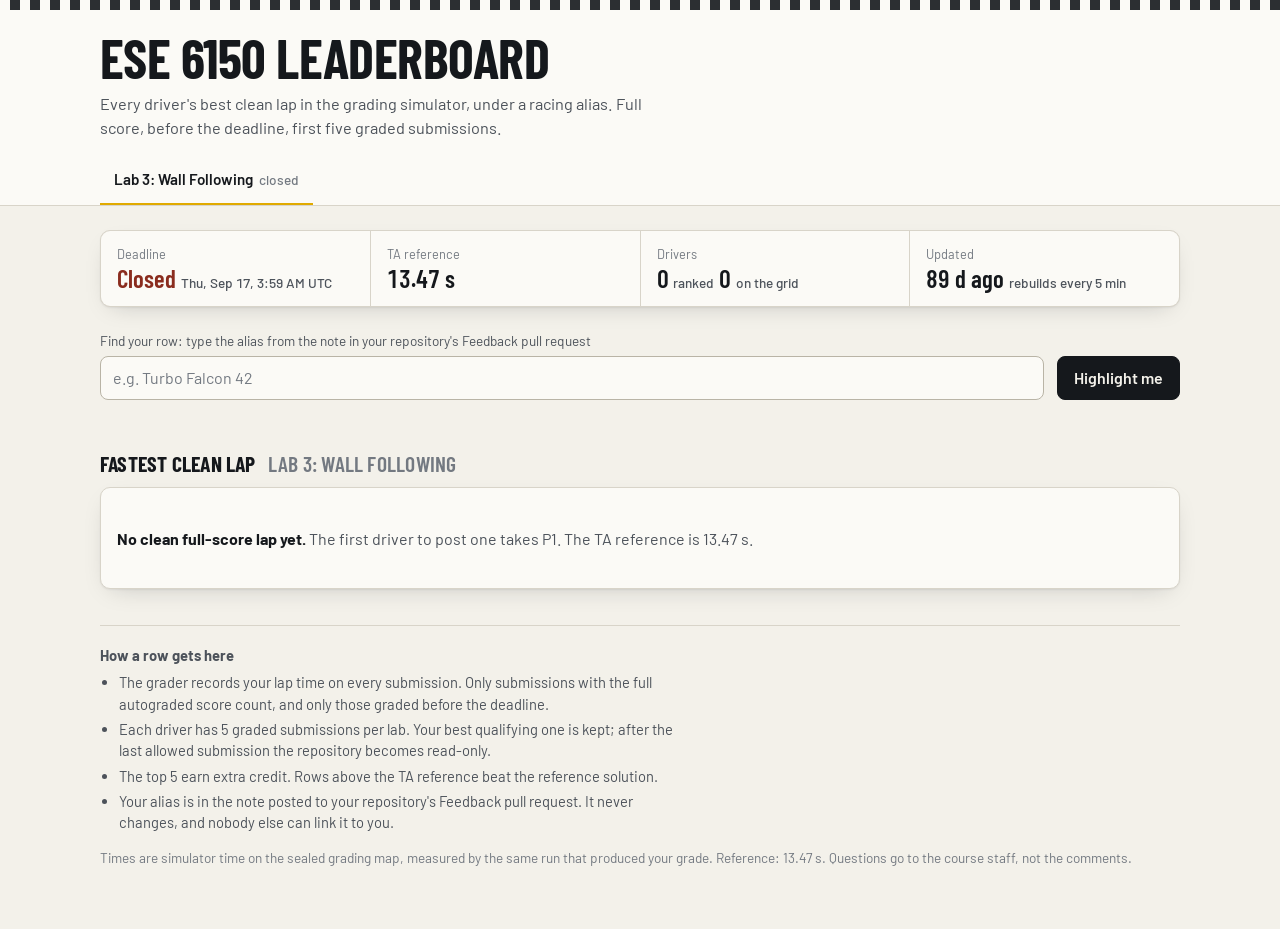
==== index.html @ 06f33b04 "Leaderboard: page, builder, and rebuild workflow" ====
<!doctype html>
<html lang="en">
<head>
<meta charset="utf-8">
<meta name="viewport" content="width=device-width, initial-scale=1">
<title>ESE 6150 Leaderboard</title>
<meta name="description" content="Live lap-time leaderboard for the ESE 6150 Roboracer labs: best clean lap per driver, anonymous aliases, TA reference.">
<meta name="color-scheme" content="light dark">
<link rel="preconnect" href="https://fonts.googleapis.com">
<link rel="preconnect" href="https://fonts.gstatic.com" crossorigin>
<link href="https://fonts.googleapis.com/css2?family=Barlow+Condensed:wght@600;700&family=Barlow:wght@400;500;600&display=swap" rel="stylesheet">
<style>
  :root {
    --bg: #f3f1ea;
    --surface: #fbfaf6;
    --surface-2: #ece9df;
    --ink: #15181c;
    --ink-2: #4c525a;
    --ink-3: #737981;
    --line: #d8d4c9;
    --line-strong: #b9b4a6;
    --accent: #e0aa00;
    --accent-tint: #fdf0bf;
    --accent-ink: #6f5200;
    --me: #0c6b4f;
    --me-tint: #d9f0e6;
    --me-ink: #0a4f3b;
    --danger-ink: #8a2c1e;
    --shadow: 0 1px 2px rgba(20, 24, 28, .06), 0 8px 24px -12px rgba(20, 24, 28, .25);
    --radius: 10px;
    --display: "Barlow Condensed", "Arial Narrow", "Helvetica Neue", Arial, sans-serif;
    --body: "Barlow", "Helvetica Neue", Arial, system-ui, sans-serif;
    color-scheme: light dark;
  }
  @media (prefers-color-scheme: dark) {
    :root:not([data-theme="light"]) {
      --bg: #0f1113;
      --surface: #171a1e;
      --surface-2: #1f2328;
      --ink: #f0eee7;
      --ink-2: #b1b6bd;
      --ink-3: #868c94;
      --line: #2b3037;
      --line-strong: #3d434b;
      --accent: #f2c14e;
      --accent-tint: #3a2f0d;
      --accent-ink: #f6d174;
      --me: #4fd1a3;
      --me-tint: #10352a;
      --me-ink: #8fe7c6;
      --danger-ink: #f2a08f;
      --shadow: 0 1px 2px rgba(0, 0, 0, .4), 0 12px 32px -12px rgba(0, 0, 0, .7);
    }
  }
  * { box-sizing: border-box; }
  html { background: var(--bg); }
  body {
    margin: 0;
    font-family: var(--body);
    font-size: 16px;
    line-height: 1.45;
    color: var(--ink);
    background: var(--bg);
    -webkit-font-smoothing: antialiased;
    accent-color: var(--accent);
    caret-color: var(--accent);
    scrollbar-color: var(--line-strong) transparent;
  }
  ::selection { background: var(--accent); color: #15181c; }
  :focus-visible { outline: 2px solid var(--accent); outline-offset: 2px; border-radius: 4px; }
  a { color: inherit; text-decoration-thickness: 1px; text-underline-offset: .18em; }
  .wrap { width: min(1080px, 100% - 2rem); margin-inline: auto; }

  /* Masthead: the checkered band is the only ornament on the page. */
  .masthead {
    border-bottom: 1px solid var(--line);
    background: var(--surface);
    position: relative;
  }
  .masthead::before {
    content: "";
    display: block;
    height: 10px;
    background:
      repeating-conic-gradient(var(--ink) 0 25%, var(--surface) 0 50%) 0 0 / 20px 20px;
    opacity: .9;
  }
  .masthead .wrap { padding: 1.4rem 0 0; }
  h1 {
    font-family: var(--display);
    font-weight: 700;
    font-size: clamp(2.2rem, 5vw, 3.4rem);
    line-height: .95;
    letter-spacing: -.01em;
    text-transform: uppercase;
    margin: 0;
    text-wrap: balance;
  }
  .lede { margin: .5rem 0 0; max-width: 62ch; color: var(--ink-2); font-size: 1.02rem; }
  .tabs { display: flex; gap: .25rem; margin-top: 1.1rem; overflow-x: auto; scrollbar-width: none; }
  .tabs::-webkit-scrollbar { display: none; }
  .tab {
    appearance: none; border: 0; background: transparent; color: var(--ink-2);
    font: inherit; font-weight: 600; font-size: .95rem; padding: .7rem .9rem .8rem;
    border-bottom: 3px solid transparent; cursor: pointer; white-space: nowrap; margin-bottom: -1px;
  }
  .tab:hover { color: var(--ink); }
  .tab[aria-selected="true"] { color: var(--ink); border-bottom-color: var(--accent); }
  .tab .state { font-weight: 500; color: var(--ink-3); margin-left: .35rem; font-size: .85rem; }

  main .wrap { padding: 1.5rem 0 3rem; }

  /* Status strip */
  .status {
    display: grid; grid-template-columns: repeat(auto-fit, minmax(190px, 1fr)); gap: 1px;
    background: var(--line); border: 1px solid var(--line); border-radius: var(--radius);
    overflow: hidden; box-shadow: var(--shadow);
  }
  .status > div { background: var(--surface); padding: .85rem 1rem; }
  .status .k { font-size: .8rem; color: var(--ink-3); margin: 0; }
  .status .v {
    margin: .15rem 0 0; font-family: var(--display); font-weight: 600; font-size: 1.55rem;
    line-height: 1.1; font-variant-numeric: tabular-nums;
  }
  .status .v small { font-family: var(--body); font-weight: 500; font-size: .85rem; color: var(--ink-2); margin-left: .3rem; }
  .status .closed .v { color: var(--danger-ink); }

  /* Find me */
  .find { margin-top: 1.5rem; display: flex; flex-wrap: wrap; gap: .6rem .8rem; align-items: end; }
  .find label { display: block; font-size: .85rem; color: var(--ink-2); margin-bottom: .3rem; }
  .find .field { flex: 1 1 260px; }
  .find input {
    width: 100%; font: inherit; padding: .6rem .75rem; border-radius: 8px;
    border: 1px solid var(--line-strong); background: var(--surface); color: var(--ink);
  }
  .find input::placeholder { color: var(--ink-3); }
  .btn {
    font: inherit; font-weight: 600; padding: .6rem 1rem; border-radius: 8px; cursor: pointer;
    border: 1px solid var(--ink); background: var(--ink); color: var(--bg);
  }
  .btn:hover { opacity: .9; }
  .btn.quiet { background: transparent; color: var(--ink-2); border-color: var(--line-strong); }
  .find-msg { flex-basis: 100%; margin: 0; font-size: .92rem; color: var(--ink-2); min-height: 1.3em; }
  .find-msg.ok { color: var(--me-ink); }

  /* Board */
  .board { margin-top: 1.2rem; }
  .board h2, .grid h2 {
    font-family: var(--display); font-weight: 700; font-size: 1.35rem; text-transform: uppercase;
    letter-spacing: .01em; margin: 0 0 .5rem;
  }
  .board h2 span, .grid h2 span { color: var(--ink-3); font-weight: 600; margin-left: .5rem; }
  .table-wrap {
    overflow-x: auto; border: 1px solid var(--line); border-radius: var(--radius);
    background: var(--surface); box-shadow: var(--shadow);
  }
  table { border-collapse: collapse; width: 100%; min-width: 560px; }
  th, td { padding: .62rem .8rem; text-align: left; border-top: 1px solid var(--line); vertical-align: middle; }
  thead th {
    border-top: 0; font-size: .78rem; text-transform: uppercase; letter-spacing: .06em;
    color: var(--ink-2); font-weight: 600; background: var(--surface-2);
  }
  td.num, th.num { text-align: right; font-variant-numeric: tabular-nums; white-space: nowrap; }
  td.rank { width: 3.6rem; text-align: center; font-family: var(--display); font-weight: 700; font-size: 1.2rem; }
  td.alias { font-weight: 600; }
  td.time { font-family: var(--display); font-weight: 700; font-size: 1.35rem; letter-spacing: .01em; }
  td.gap { color: var(--ink-2); }
  td.when { color: var(--ink-3); white-space: nowrap; }
  tr.podium td.rank { background: var(--accent-tint); color: var(--accent-ink); }
  tr.podium:first-child td.rank { background: var(--accent); color: #15181c; }
  tr.ref { background: var(--surface-2); color: var(--ink-2); }
  tr.ref td { border-top: 1px dashed var(--line-strong); border-bottom: 1px dashed var(--line-strong); font-style: italic; }
  tr.ref td.rank { font-style: normal; font-size: .8rem; letter-spacing: .06em; }
  tr.ref td.time { font-style: normal; }
  tr.me td { background: var(--me-tint); }
  tr.me td:first-child { box-shadow: inset 3px 0 0 var(--me); }
  .pill {
    display: inline-block; font-size: .72rem; font-weight: 700; letter-spacing: .06em; text-transform: uppercase;
    padding: .12rem .45rem; border-radius: 999px; margin-left: .5rem; vertical-align: middle;
  }
  .pill.you { background: var(--me); color: var(--bg); }
  .pill.locked { background: var(--surface-2); color: var(--ink-2); border: 1px solid var(--line-strong); }
  @keyframes land { 0% { transform: scale(.4); opacity: 0; } 100% { transform: scale(1); opacity: 1; } }
  .just-found .pill.you { animation: land .7s cubic-bezier(.16, 1, .3, 1) both; }
  @media (prefers-reduced-motion: reduce) { .just-found .pill.you { animation: none; } }
  .empty { padding: 1.4rem 1rem; color: var(--ink-2); }
  .empty strong { color: var(--ink); }
  @media (max-width: 700px) {
    .col-avg, .col-top, .col-when { display: none; }
    table { min-width: 0; }
    th, td { padding: .55rem .5rem; }
    td.rank { width: 2.6rem; font-size: 1.05rem; }
    td.time { font-size: 1.15rem; }
    .status { grid-template-columns: repeat(2, 1fr); }
    .status .v { font-size: 1.3rem; }
  }

  /* On the grid */
  .grid { margin-top: 1.6rem; }
  .chips { display: flex; flex-wrap: wrap; gap: .45rem; margin: 0; padding: 0; list-style: none; }
  .chips li {
    border: 1px solid var(--line-strong); border-radius: 999px; padding: .3rem .7rem;
    font-size: .92rem; background: var(--surface); font-variant-numeric: tabular-nums;
  }
  .chips li.me { border-color: var(--me); background: var(--me-tint); box-shadow: 0 0 0 1px var(--me); }
  .chips li span { color: var(--ink-3); margin-left: .35rem; }
  .grid p { color: var(--ink-2); margin: .3rem 0 .7rem; }

  /* Rules */
  .rules { margin-top: 2.2rem; padding-top: 1.2rem; border-top: 1px solid var(--line); color: var(--ink-2); font-size: .92rem; }
  .rules ul { padding-left: 1.2rem; margin: .4rem 0 0; max-width: 72ch; }
  .rules li + li { margin-top: .25rem; }
  .rules .fine { margin-top: .9rem; color: var(--ink-3); font-size: .85rem; }
  .notice { margin: 1rem 0 0; padding: .8rem 1rem; border: 1px solid var(--line-strong); border-radius: 8px; background: var(--surface); color: var(--ink-2); }
  .hidden { display: none !important; }
</style>
</head>
<body>
<header class="masthead">
  <div class="wrap">
    <h1>ESE 6150 Leaderboard</h1>
    <p class="lede">Every driver's best clean lap in the grading simulator, under a racing alias. Full score, before the deadline, first five graded submissions.</p>
    <nav class="tabs" id="tabs" aria-label="Labs"></nav>
  </div>
</header>
<main>
  <div class="wrap">
    <p class="notice hidden" id="notice"></p>
    <section class="status" id="status" aria-live="polite"></section>

    <section class="find" aria-labelledby="find-label">
      <div class="field">
        <label id="find-label" for="find-input">Find your row: type the alias from the note in your repository's Feedback pull request</label>
        <input id="find-input" list="alias-list" placeholder="e.g. Turbo Falcon 42" autocomplete="off" spellcheck="false">
        <datalist id="alias-list"></datalist>
      </div>
      <button class="btn" id="find-btn" type="button">Highlight me</button>
      <button class="btn quiet hidden" id="forget-btn" type="button">Forget</button>
      <p class="find-msg" id="find-msg" aria-live="polite"></p>
    </section>

    <section class="board" aria-labelledby="board-title">
      <h2 id="board-title">Standings</h2>
      <div class="table-wrap" id="board"></div>
    </section>

    <section class="grid hidden" id="grid" aria-labelledby="grid-title">
      <h2 id="grid-title">On the grid <span id="grid-count"></span></h2>
      <p>Drivers who have submitted but have no full-score lap before the deadline yet.</p>
      <ul class="chips" id="grid-list"></ul>
    </section>

    <footer class="rules" id="rules"></footer>
  </div>
</main>

<script>
(function () {
  "use strict";
  const $ = (id) => document.getElementById(id);
  const params = new URLSearchParams(location.search);
  const STORE = "ese6150-leaderboard-alias";
  const state = { index: null, docs: {}, slug: params.get("lab"), me: "", justFound: false };

  try { state.me = params.get("me") || localStorage.getItem(STORE) || ""; } catch (e) { state.me = params.get("me") || ""; }
  if (params.get("me")) state.justFound = true;

  const esc = (s) => String(s).replace(/[&<>"']/g, (c) => ({ "&": "&amp;", "<": "&lt;", ">": "&gt;", '"': "&quot;", "'": "&#39;" }[c]));
  const fmtValue = (v, unit) => v.toFixed(2) + (unit ? " " + unit : "");
  const fmtGap = (v, leader, dir) => {
    const d = dir === "lower" ? v - leader : leader - v;
    return d === 0 ? "—" : (d > 0 ? "+" : "−") + Math.abs(d).toFixed(2);
  };
  const fmtWhen = (iso) => {
    const d = new Date(iso);
    return d.toLocaleDateString(undefined, { month: "short", day: "numeric" }) + " · " +
      d.toLocaleTimeString(undefined, { hour: "numeric", minute: "2-digit" });
  };
  const fmtDeadline = (iso) => new Date(iso).toLocaleString(undefined, { weekday: "short", month: "short", day: "numeric", hour: "numeric", minute: "2-digit", timeZoneName: "short" });
  const countdown = (iso) => {
    let s = Math.max(0, (new Date(iso) - Date.now()) / 1000);
    const d = Math.floor(s / 86400); s -= d * 86400;
    const h = Math.floor(s / 3600); s -= h * 3600;
    const m = Math.floor(s / 60);
    if (d > 0) return `${d}d ${String(h).padStart(2, "0")}h`;
    if (h > 0) return `${h}h ${String(m).padStart(2, "0")}m`;
    return `${m} min`;
  };
  const ago = (iso) => {
    const m = Math.round((Date.now() - new Date(iso)) / 60000);
    if (m < 1) return "just now";
    if (m < 60) return `${m} min ago`;
    const h = Math.round(m / 60);
    return h < 48 ? `${h} h ago` : `${Math.round(h / 24)} d ago`;
  };
  const same = (a, b) => a && b && a.trim().toLowerCase() === b.trim().toLowerCase();

  async function fetchJSON(path) {
    const r = await fetch(path + "?t=" + Date.now(), { cache: "no-store" });
    if (!r.ok) throw new Error(`${path}: HTTP ${r.status}`);
    return r.json();
  }

  async function load(initial) {
    try {
      state.index = await fetchJSON("data/index.json");
    } catch (err) {
      $("notice").textContent = "The board data could not be loaded right now. It rebuilds every few minutes; try again shortly.";
      $("notice").classList.remove("hidden");
      return;
    }
    const labs = state.index.labs || [];
    if (!labs.length) {
      $("notice").textContent = "No lab has a leaderboard yet. The first timed lab appears here once its grader is live.";
      $("notice").classList.remove("hidden");
      return;
    }
    if (!labs.some((l) => l.slug === state.slug)) {
      const open = labs.filter((l) => l.due && new Date(l.due) > Date.now());
      state.slug = (open.length ? open : labs)[open.length ? 0 : labs.length - 1].slug;
    }
    const lab = labs.find((l) => l.slug === state.slug);
    try {
      state.docs[state.slug] = await fetchJSON("data/" + lab.file);
    } catch (err) {
      $("notice").textContent = "This lab's data could not be loaded right now.";
      $("notice").classList.remove("hidden");
      return;
    }
    $("notice").classList.add("hidden");
    render();
    if (initial && state.me) locate(false);
  }

  function render() {
    const labs = state.index.labs;
    const doc = state.docs[state.slug];
    renderTabs(labs);
    renderStatus(doc);
    renderBoard(doc);
    renderGrid(doc);
    renderRules(doc);
    document.title = `${doc.title} · ESE 6150 Leaderboard`;
    $("forget-btn").classList.toggle("hidden", !state.me);
    if (state.me && !$("find-input").value) $("find-input").value = state.me;
  }

  function renderTabs(labs) {
    $("tabs").innerHTML = labs.map((l) => {
      const closed = l.due && new Date(l.due) < Date.now();
      return `<button class="tab" role="tab" data-slug="${esc(l.slug)}" aria-selected="${l.slug === state.slug}">${esc(l.title)}<span class="state">${closed ? "closed" : "open"}</span></button>`;
    }).join("");
    $("tabs").querySelectorAll(".tab").forEach((b) => b.addEventListener("click", () => switchLab(b.dataset.slug)));
  }

  async function switchLab(slug) {
    state.slug = slug;
    const url = new URL(location.href);
    url.searchParams.set("lab", slug);
    history.replaceState(null, "", url);
    if (!state.docs[slug]) {
      const lab = state.index.labs.find((l) => l.slug === slug);
      try { state.docs[slug] = await fetchJSON("data/" + lab.file); } catch (e) { return; }
    }
    render();
    if (state.me) locate(false);
  }

  function renderStatus(doc) {
    const closed = doc.due && new Date(doc.due) < Date.now();
    const notOpen = doc.available_from && new Date(doc.available_from) > Date.now();
    const unit = doc.metric.unit;
    const parts = [];
    if (notOpen) {
      parts.push(`<div><p class="k">Opens</p><p class="v">${esc(countdown(doc.available_from))}<small>${esc(fmtDeadline(doc.available_from))}</small></p></div>`);
    } else if (closed) {
      parts.push(`<div class="closed"><p class="k">Deadline</p><p class="v">Closed<small>${esc(fmtDeadline(doc.due))}</small></p></div>`);
    } else if (doc.due) {
      parts.push(`<div><p class="k">Closes in</p><p class="v">${esc(countdown(doc.due))}<small>${esc(fmtDeadline(doc.due))}</small></p></div>`);
    }
    parts.push(`<div><p class="k">TA reference</p><p class="v">${doc.reference ? esc(fmtValue(doc.reference.metric, unit)) : "—"}</p></div>`);
    parts.push(`<div><p class="k">Drivers</p><p class="v">${doc.rows.length}<small>ranked</small> ${doc.unranked.length}<small>on the grid</small></p></div>`);
    parts.push(`<div><p class="k">Updated</p><p class="v">${esc(ago(doc.generated_at))}<small>rebuilds every 5 min</small></p></div>`);
    $("status").innerHTML = parts.join("");
  }

  function renderBoard(doc) {
    const m = doc.metric;
    const extras = (m.extras || []).filter((x) => doc.rows.some((r) => r.extras && r.extras[x.key] != null));
    const rows = doc.rows.slice();
    const leader = rows.length ? rows[0].metric : (doc.reference ? doc.reference.metric : null);
    const entries = rows.map((r) => ({ kind: "row", r }));
    if (doc.reference) {
      let i = 0;
      while (i < entries.length && (m.direction === "lower" ? entries[i].r.metric <= doc.reference.metric : entries[i].r.metric >= doc.reference.metric)) i++;
      entries.splice(i, 0, { kind: "ref", r: { alias: "TA reference solution", metric: doc.reference.metric, extras: doc.reference.extras || {} } });
    }
    $("board-title").innerHTML = `${esc(doc.board_title)} <span>${esc(doc.title)}</span>`;
    if (!rows.length) {
      const ref = doc.reference ? ` The TA reference is ${esc(fmtValue(doc.reference.metric, m.unit))}.` : "";
      $("board").innerHTML = `<p class="empty"><strong>No clean full-score lap yet.</strong> The first driver to post one takes P1.${ref}</p>`;
      $("alias-list").innerHTML = doc.unranked.map((u) => `<option value="${esc(u.alias)}">`).join("");
      return;
    }
    const extraHead = extras.map((x) => `<th class="num col-${esc(x.key.split("_")[0])}">${esc(x.label)}</th>`).join("");
    const head = `<thead><tr><th>Pos</th><th>Driver</th><th class="num">${esc(m.label)}</th><th class="num">Gap</th>${extraHead}<th class="num">Attempt</th><th class="col-when">When</th></tr></thead>`;
    const body = entries.map((e) => {
      const r = e.r;
      const extraCells = extras.map((x) => `<td class="num col-${esc(x.key.split("_")[0])}">${r.extras && r.extras[x.key] != null ? esc(fmtValue(r.extras[x.key], x.unit)) : "—"}</td>`).join("");
      if (e.kind === "ref") {
        return `<tr class="ref"><td class="rank">REF</td><td class="alias">${esc(r.alias)}</td><td class="num time">${esc(fmtValue(r.metric, m.unit))}</td><td class="num gap">${leader == null ? "—" : esc(fmtGap(r.metric, leader, m.direction))}</td>${extraCells}<td class="num">—</td><td class="when col-when">—</td></tr>`;
      }
      const me = same(r.alias, state.me);
      const cls = [r.rank <= doc.podium ? "podium" : "", me ? "me" : "", me && state.justFound ? "just-found" : ""].filter(Boolean).join(" ");
      return `<tr class="${cls}"${me ? ' id="me-row"' : ""}><td class="rank">${r.rank}</td><td class="alias">${esc(r.alias)}${me ? '<span class="pill you">you</span>' : ""}${r.locked ? '<span class="pill locked">locked</span>' : ""}</td><td class="num time">${esc(fmtValue(r.metric, m.unit))}</td><td class="num gap">${esc(fmtGap(r.metric, leader, m.direction))}</td>${extraCells}<td class="num">#${r.attempt} of ${r.used}${doc.cap ? "/" + doc.cap : ""}</td><td class="when col-when">${esc(fmtWhen(r.at))}</td></tr>`;
    }).join("");
    $("board").innerHTML = `<table>${head}<tbody>${body}</tbody></table>`;
    state.justFound = false;
    const names = [...doc.rows.map((r) => r.alias), ...doc.unranked.map((u) => u.alias)].sort();
    $("alias-list").innerHTML = names.map((n) => `<option value="${esc(n)}">`).join("");
  }

  function renderGrid(doc) {
    const list = doc.unranked || [];
    $("grid").classList.toggle("hidden", !list.length);
    $("grid-count").textContent = list.length ? `${list.length}` : "";
    $("grid-list").innerHTML = list.map((u) => {
      const me = same(u.alias, state.me);
      return `<li class="${me ? "me" : ""}"${me ? ' id="me-row"' : ""}>${esc(u.alias)}${me ? '<span class="pill you">you</span>' : ""}<span>${u.used}${doc.cap ? "/" + doc.cap : ""} used${u.locked ? " · locked" : ""}</span></li>`;
    }).join("");
  }

  function renderRules(doc) {
    const unit = doc.metric.unit;
    $("rules").innerHTML = `
      <strong>How a row gets here</strong>
      <ul>
        <li>The grader records your ${esc(doc.metric.label.toLowerCase())} on every submission. Only submissions with the full autograded score count, and only those graded before the deadline.</li>
        <li>Each driver has ${doc.cap ? doc.cap : "a limited number of"} graded submissions per lab. Your best qualifying one is kept; after the last allowed submission the repository becomes read-only.</li>
        <li>The top ${doc.podium} earn extra credit. Rows above the TA reference beat the reference solution.</li>
        <li>Your alias is in the note posted to your repository's Feedback pull request. It never changes, and nobody else can link it to you.</li>
      </ul>
      <p class="fine">Times are simulator time on the sealed grading map, measured by the same run that produced your grade. ${doc.reference ? "Reference: " + esc(fmtValue(doc.reference.metric, unit)) + "." : ""} Questions go to the course staff, not the comments.</p>`;
  }

  function locate(announce) {
    const query = $("find-input").value.trim() || state.me;
    if (!query) { $("find-msg").textContent = ""; return; }
    const doc = state.docs[state.slug];
    const hitRow = doc.rows.find((r) => same(r.alias, query));
    const hitGrid = doc.unranked.find((u) => same(u.alias, query));
    if (!hitRow && !hitGrid) {
      $("find-msg").className = "find-msg";
      $("find-msg").textContent = `No driver called “${query}” on this lab's board yet. Check the alias in your Feedback PR note; it appears here after your first graded submission.`;
      return;
    }
    state.me = (hitRow || hitGrid).alias;
    state.justFound = true;
    try { localStorage.setItem(STORE, state.me); } catch (e) { /* private mode */ }
    const url = new URL(location.href);
    url.searchParams.set("lab", state.slug);
    url.searchParams.set("me", state.me);
    history.replaceState(null, "", url);
    render();
    const el = $("me-row");
    if (el) el.scrollIntoView({ block: "center", behavior: announce ? "smooth" : "auto" });
    $("find-msg").className = "find-msg ok";
    $("find-msg").textContent = hitRow
      ? `${state.me}: P${hitRow.rank} of ${doc.rows.length} with ${fmtValue(hitRow.metric, doc.metric.unit)}, ${hitRow.used}${doc.cap ? " of " + doc.cap : ""} submissions used.`
      : `${state.me}: on the grid, ${hitGrid.used}${doc.cap ? " of " + doc.cap : ""} submissions used, no full-score lap before the deadline yet.`;
  }

  $("find-btn").addEventListener("click", () => locate(true));
  $("find-input").addEventListener("keydown", (e) => { if (e.key === "Enter") locate(true); });
  $("forget-btn").addEventListener("click", () => {
    state.me = "";
    $("find-input").value = "";
    $("find-msg").textContent = "";
    try { localStorage.removeItem(STORE); } catch (e) { /* ignore */ }
    const url = new URL(location.href);
    url.searchParams.delete("me");
    history.replaceState(null, "", url);
    render();
  });

  load(true);
  setInterval(() => { if (state.docs[state.slug]) renderStatus(state.docs[state.slug]); }, 30000);
  setInterval(() => load(false), 120000);
})();
</script>
</body>
</html>
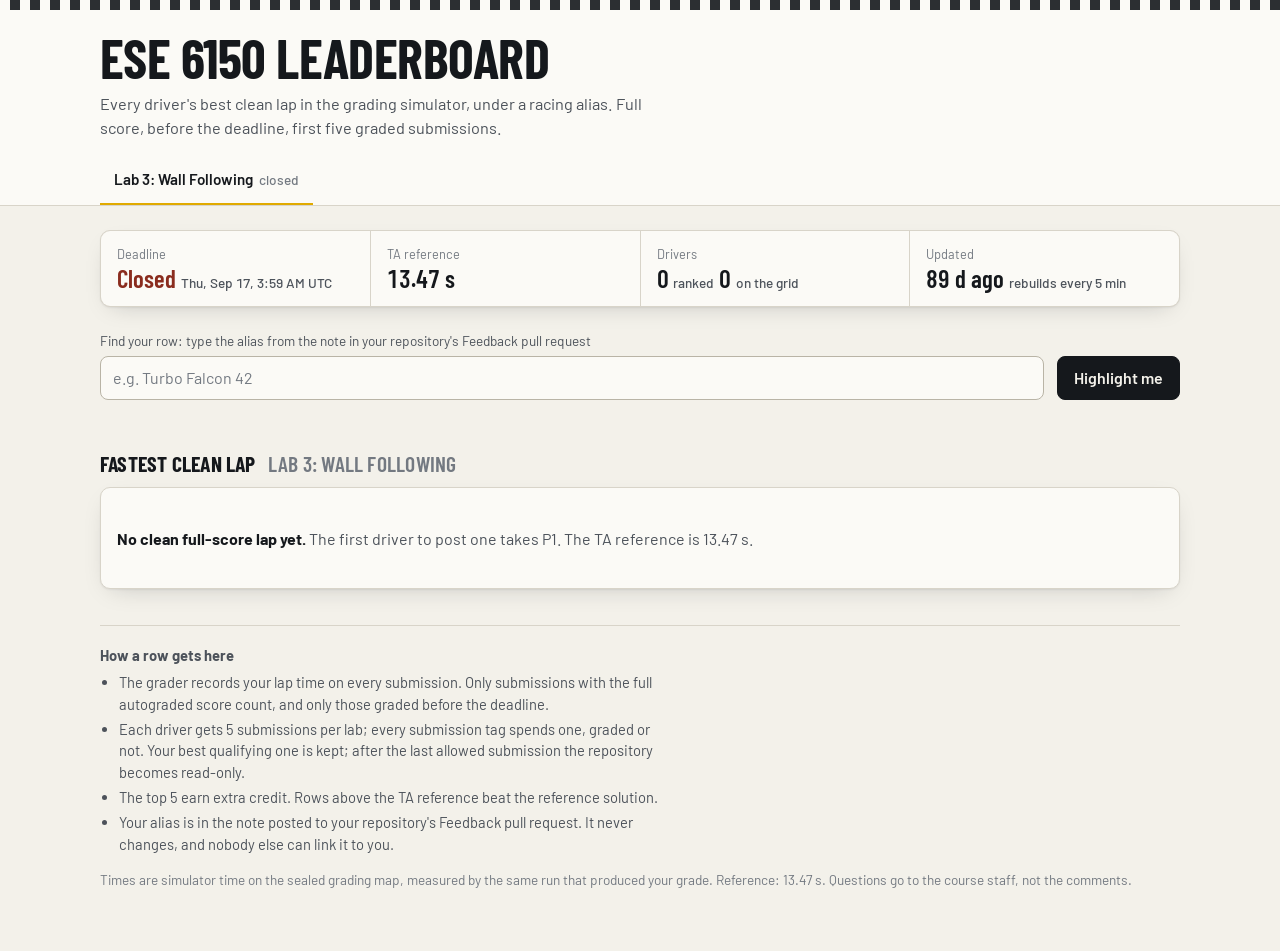
==== commit 7a897918: "Count attempts from submission tags; hash tag ids in the public data" ====
--- a/index.html
+++ b/index.html
@@ -436,7 +436,7 @@
       <strong>How a row gets here</strong>
       <ul>
         <li>The grader records your ${esc(doc.metric.label.toLowerCase())} on every submission. Only submissions with the full autograded score count, and only those graded before the deadline.</li>
-        <li>Each driver has ${doc.cap ? doc.cap : "a limited number of"} graded submissions per lab. Your best qualifying one is kept; after the last allowed submission the repository becomes read-only.</li>
+        <li>Each driver gets ${doc.cap ? doc.cap : "a limited number of"} submissions per lab; every submission tag spends one, graded or not. Your best qualifying one is kept; after the last allowed submission the repository becomes read-only.</li>
         <li>The top ${doc.podium} earn extra credit. Rows above the TA reference beat the reference solution.</li>
         <li>Your alias is in the note posted to your repository's Feedback pull request. It never changes, and nobody else can link it to you.</li>
       </ul>
